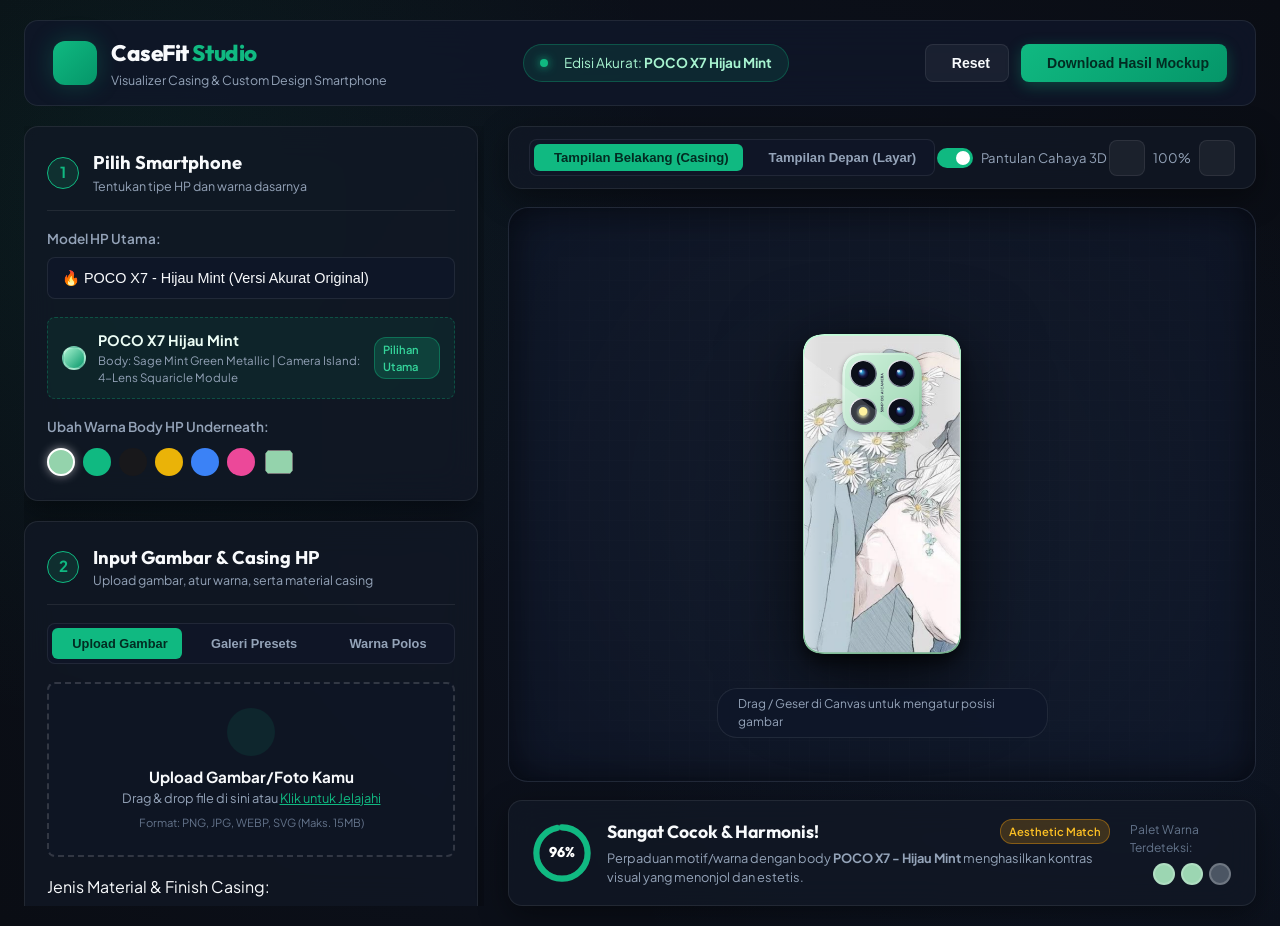
==== index.html @ 74c8e028 "Add SEO metadata, robots.txt, and sitemap.xml for Google Search indexing" ====
<!DOCTYPE html>
<html lang="id">
<head>
    <meta charset="UTF-8">
    <meta name="viewport" content="width=device-width, initial-scale=1.0">
    <title>CaseFit Studio - Simulator Visualisasi Casing HP & Custom Gambar POCO X7</title>
    <meta name="description" content="Simulasi dan uji kecocokan gambar atau warna casing pada HP pilihanmu. Tampil sempurna khusus untuk POCO X7 Hijau Mint dan smartphone impian lainnya.">
    <meta name="keywords" content="Casing POCO X7, Simulator Casing HP, Custom Case Visualizer, POCO X7 Hijau, Desain Casing Smartphone, CaseFit Studio">
    <meta name="author" content="CaseFit Studio">
    <meta name="robots" content="index, follow">

    <!-- Canonical URL -->
    <link rel="canonical" href="https://casefit-studio.vercel.app/">

    <!-- Open Graph / Facebook / WhatsApp Meta Tags -->
    <meta property="og:type" content="website">
    <meta property="og:url" content="https://casefit-studio.vercel.app/">
    <meta property="og:title" content="CaseFit Studio - Simulator Visualisasi Casing HP & Custom Gambar">
    <meta property="og:description" content="Uji kecocokan warna dan desain casing HP sebelum dicetak. Fitur khusus edisi presisi POCO X7 Hijau Mint!">
    <meta property="og:image" content="https://casefit-studio.vercel.app/assets/cyber_pattern.jpg">

    <!-- Twitter Card Meta Tags -->
    <meta name="twitter:card" content="summary_large_image">
    <meta name="twitter:url" content="https://casefit-studio.vercel.app/">
    <meta name="twitter:title" content="CaseFit Studio - Simulator Visualisasi Casing HP & Custom Gambar">
    <meta name="twitter:description" content="Uji kecocokan warna dan desain casing HP sebelum dicetak. Fitur khusus edisi presisi POCO X7 Hijau Mint!">
    <meta name="twitter:image" content="https://casefit-studio.vercel.app/assets/cyber_pattern.jpg">

    <!-- Google Fonts -->
    <link rel="preconnect" href="https://fonts.googleapis.com">
    <link rel="preconnect" href="https://fonts.gstatic.com" crossorigin>
    <link href="https://fonts.googleapis.com/css2?family=Outfit:wght@300;400;500;600;700;800&family=Plus+Jakarta+Sans:wght@400;500;600;700&display=swap" rel="stylesheet">
    
    <!-- Lucide Icons -->
    <script src="https://unpkg.com/lucide@latest"></script>
    
    <link rel="stylesheet" href="styles.css">
</head>
<body>
    <div class="app-container">
        <!-- Top Header Navigation -->
        <header class="main-header">
            <div class="logo-group">
                <div class="logo-icon">
                    <i data-lucide="smartphone"></i>
                </div>
                <div class="logo-text">
                    <h1>CaseFit <span>Studio</span></h1>
                    <p>Visualizer Casing & Custom Design Smartphone</p>
                </div>
            </div>

            <div class="header-featured-badge">
                <span class="pulse-dot"></span>
                <i data-lucide="sparkles" class="icon-sparkle"></i>
                <span>Edisi Akurat: <strong>POCO X7 Hijau Mint</strong></span>
            </div>

            <div class="header-actions">
                <button id="btnResetAll" class="btn btn-outline" title="Reset Semua Desain">
                    <i data-lucide="rotate-ccw"></i> Reset
                </button>
                <button id="btnExport" class="btn btn-primary">
                    <i data-lucide="download"></i> Download Hasil Mockup
                </button>
            </div>
        </header>

        <!-- Main Workspace -->
        <main class="workspace-grid">

            <!-- LEFT CONTROL PANEL (2 MANDATORY CORE SECTIONS) -->
            <aside class="control-panel">
                
                <!-- SECTION 1: PILIH HP (PHONE SELECTION) -->
                <section class="panel-section card-glass" id="sectionPhone">
                    <div class="section-header">
                        <div class="section-badge">1</div>
                        <div>
                            <h2>Pilih Smartphone</h2>
                            <p>Tentukan tipe HP dan warna dasarnya</p>
                        </div>
                    </div>

                    <!-- Phone Models Selector -->
                    <div class="input-group">
                        <label for="selectPhoneModel">Model HP Utama:</label>
                        <div class="custom-select-wrapper">
                            <select id="selectPhoneModel" class="form-control">
                                <option value="poco_x7_green" selected>🔥 POCO X7 - Hijau Mint (Versi Akurat Original)</option>
                                <option value="poco_x7_black">POCO X7 - Hitam Obsidian</option>
                                <option value="poco_f6_yellow">POCO F6 - Kuning Racing Signature</option>
                                <option value="iphone_16_titanium">iPhone 16 Pro Max - Natural Titanium</option>
                                <option value="samsung_s25_gray">Samsung Galaxy S25 Ultra - Titanium Gray</option>
                                <option value="xiaomi_14_green">Xiaomi 14 - Jade Green</option>
                            </select>
                            <i data-lucide="chevron-down" class="select-arrow"></i>
                        </div>
                    </div>

                    <!-- Selected Phone Detail Badge -->
                    <div class="phone-info-card" id="phoneInfoCard">
                        <div class="phone-color-dot" style="background: linear-gradient(135deg, #a7f3d0, #059669);"></div>
                        <div class="phone-info-details">
                            <h4 id="phoneInfoTitle">POCO X7 Hijau Mint</h4>
                            <p id="phoneInfoSub">Body: Sage Mint Green Metallic | Camera Island: 4-Lens Squaricle Module</p>
                        </div>
                        <span class="badge-tag green">Pilihan Utama</span>
                    </div>

                    <!-- Quick Color Variation for Selected Phone Body -->
                    <div class="input-group">
                        <label>Ubah Warna Body HP Underneath:</label>
                        <div class="color-presets-row" id="bodyColorPresets">
                            <button class="color-chip active" data-color="#94d3ac" title="Hijau Mint POCO X7" style="background: #94d3ac;"></button>
                            <button class="color-chip" data-color="#10B981" title="Cyber Green" style="background: #10B981;"></button>
                            <button class="color-chip" data-color="#18181b" title="Hitam Matte" style="background: #18181b;"></button>
                            <button class="color-chip" data-color="#eab308" title="Kuning POCO" style="background: #eab308;"></button>
                            <button class="color-chip" data-color="#3b82f6" title="Biru Electric" style="background: #3b82f6;"></button>
                            <button class="color-chip" data-color="#ec4899" title="Magenta Cyber" style="background: #ec4899;"></button>
                            <input type="color" id="customBodyColor" value="#94d3ac" class="color-picker-input" title="Pilih Warna Custom">
                        </div>
                    </div>
                </section>

                <!-- SECTION 2: INPUT GAMBAR / CASING HP -->
                <section class="panel-section card-glass" id="sectionCaseInput">
                    <div class="section-header">
                        <div class="section-badge">2</div>
                        <div>
                            <h2>Input Gambar & Casing HP</h2>
                            <p>Upload gambar, atur warna, serta material casing</p>
                        </div>
                    </div>

                    <!-- Sub Tab Switches for Case Customization -->
                    <div class="sub-tabs">
                        <button class="tab-btn active" data-tab="tabUpload">
                            <i data-lucide="image"></i> Upload Gambar
                        </button>
                        <button class="tab-btn" data-tab="tabPresets">
                            <i data-lucide="layout-grid"></i> Galeri Presets
                        </button>
                        <button class="tab-btn" data-tab="tabSolidColor">
                            <i data-lucide="palette"></i> Warna Polos
                        </button>
                    </div>

                    <!-- TAB 1: UPLOAD GAMBAR CUSTOM -->
                    <div class="tab-content active" id="tabUpload">
                        <div class="dropzone" id="dropzone">
                            <input type="file" id="fileInput" accept="image/*" class="file-input-hidden">
                            <div class="dropzone-content">
                                <div class="dropzone-icon">
                                    <i data-lucide="upload-cloud"></i>
                                </div>
                                <h3>Upload Gambar/Foto Kamu</h3>
                                <p>Drag & drop file di sini atau <span>Klik untuk Jelajahi</span></p>
                                <span class="file-types">Format: PNG, JPG, WEBP, SVG (Maks. 15MB)</span>
                            </div>
                        </div>

                        <!-- Active Image Preview & Controls -->
                        <div class="image-controls-group hidden" id="imageControlsGroup">
                            <div class="active-image-info">
                                <img id="activeImgThumb" src="" alt="Thumbnail Input">
                                <div class="thumb-details">
                                    <span class="file-name" id="fileNameText">custom-design.png</span>
                                    <span class="file-status" id="fileStatusText">Selesai diunggah</span>
                                </div>
                                <button id="btnRemoveImage" class="btn-icon" title="Hapus Gambar">
                                    <i data-lucide="trash-2"></i>
                                </button>
                            </div>

                            <!-- Image Positioning & Scale Sliders -->
                            <div class="control-grid">
                                <div class="slider-control">
                                    <div class="slider-header">
                                        <label for="sliderScale"><i data-lucide="maximize-2"></i> Ukuran / Zoom</label>
                                        <span id="valScale">100%</span>
                                    </div>
                                    <input type="range" id="sliderScale" min="20" max="300" value="100">
                                </div>

                                <div class="slider-control">
                                    <div class="slider-header">
                                        <label for="sliderRotate"><i data-lucide="rotate-cw"></i> Rotasi Gambar</label>
                                        <span id="valRotate">0°</span>
                                    </div>
                                    <input type="range" id="sliderRotate" min="-180" max="180" value="0">
                                </div>

                                <div class="slider-control">
                                    <div class="slider-header">
                                        <label for="sliderOpacity"><i data-lucide="eye"></i> Transparansi (Opacity)</label>
                                        <span id="valOpacity">100%</span>
                                    </div>
                                    <input type="range" id="sliderOpacity" min="10" max="100" value="100">
                                </div>

                                <div class="slider-control">
                                    <div class="slider-header">
                                        <label for="selectBlend"><i data-lucide="layers"></i> Mode Blend Gambar</label>
                                    </div>
                                    <select id="selectBlend" class="form-control sm">
                                        <option value="normal">Normal (Solid Print)</option>
                                        <option value="multiply">Multiply (Blend ke Body Hijau HP)</option>
                                        <option value="overlay">Overlay (Kontras Tekstur)</option>
                                        <option value="screen">Screen (Efek Glow)</option>
                                    </select>
                                </div>
                            </div>

                            <div class="quick-align-btns">
                                <button id="btnCenterImage" class="btn btn-outline sm">
                                    <i data-lucide="align-center"></i> Posisikan di Tengah
                                </button>
                                <button id="btnFitImage" class="btn btn-outline sm">
                                    <i data-lucide="expand"></i> Penuhi Seluruh Casing
                                </button>
                            </div>
                        </div>
                    </div>

                    <!-- TAB 2: PRESET PATTERNS & DESAIN SAMPLE -->
                    <div class="tab-content" id="tabPresets">
                        <label>Pilih Motif & Wallpaper Eksklusif:</label>
                        <div class="presets-grid">
                            <div class="preset-card active" data-src="assets/cyber_pattern.jpg" data-title="Cyberpunk Neon">
                                <img src="assets/cyber_pattern.jpg" alt="Cyberpunk Pattern">
                                <span>Cyberpunk Neon</span>
                            </div>
                            <div class="preset-card" data-src="assets/wave_pattern.jpg" data-title="Great Wave Art">
                                <img src="assets/wave_pattern.jpg" alt="Wave Pattern">
                                <span>Great Wave Art</span>
                            </div>
                            <div class="preset-card" data-preset-type="carbon" data-title="Carbon Fiber 3D">
                                <div class="preset-pattern-preview carbon-bg"></div>
                                <span>Carbon Fiber 3D</span>
                            </div>
                            <div class="preset-card" data-preset-type="marble" data-title="Aesthetic Gold Marble">
                                <div class="preset-pattern-preview marble-bg"></div>
                                <span>Gold Marble</span>
                            </div>
                            <div class="preset-card" data-preset-type="anime" data-title="Anime Manga Screen">
                                <div class="preset-pattern-preview anime-bg"></div>
                                <span>Manga Lineart</span>
                            </div>
                            <div class="preset-card" data-preset-type="gradient" data-title="Aura Mesh Gradient">
                                <div class="preset-pattern-preview gradient-bg"></div>
                                <span>Aura Mesh</span>
                            </div>
                        </div>
                    </div>

                    <!-- TAB 3: WARNA CASING POLOS (SOLID CASE) -->
                    <div class="tab-content" id="tabSolidColor">
                        <div class="input-group">
                            <label>Pilih Warna Dasar Casing:</label>
                            <div class="color-palette-grid">
                                <button class="color-palette-item" data-case-color="#000000" style="background:#000000;">Hitam Matte</button>
                                <button class="color-palette-item" data-case-color="#ffffff" style="background:#ffffff; color:#000;">Putih Soft</button>
                                <button class="color-palette-item" data-case-color="#94d3ac" style="background:#94d3ac; color:#000;">Mint Green</button>
                                <button class="color-palette-item" data-case-color="#3b82f6" style="background:#3b82f6;">Electric Blue</button>
                                <button class="color-palette-item" data-case-color="#8b5cf6" style="background:#8b5cf6;">Deep Purple</button>
                                <button class="color-palette-item" data-case-color="#f43f5e" style="background:#f43f5e;">Crimson Red</button>
                                <button class="color-palette-item" data-case-color="#f59e0b" style="background:#f59e0b;">Amber Yellow</button>
                                <button class="color-palette-item" data-case-color="#64748b" style="background:#64748b;">Slate Gray</button>
                            </div>
                            <div class="custom-color-picker-box">
                                <label for="customCaseColor">Warna Custom Kustomisasi:</label>
                                <div class="picker-input-group">
                                    <input type="color" id="customCaseColor" value="#94d3ac">
                                    <input type="text" id="customCaseColorHex" value="#94D3AC" class="form-control hex-input">
                                </div>
                            </div>
                        </div>
                    </div>

                    <!-- MATERIAL & TEXTURE FINISH SIMULATION -->
                    <div class="material-selection-group">
                        <label><i data-lucide="sparkle"></i> Jenis Material & Finish Casing:</label>
                        <div class="material-options">
                            <label class="material-chip active">
                                <input type="radio" name="material" value="clear" checked>
                                <span class="chip-content">
                                    <i data-lucide="shield"></i>
                                    <strong>Clear TPU (Transparan)</strong>
                                    <small>Menampilkan warna dasar POCO X7 Hijau Mint</small>
                                </span>
                            </label>

                            <label class="material-chip">
                                <input type="radio" name="material" value="matte">
                                <span class="chip-content">
                                    <i data-lucide="square"></i>
                                    <strong>Matte Hardcase</strong>
                                    <small>Permukaan halus tanpa pantulan</small>
                                </span>
                            </label>

                            <label class="material-chip">
                                <input type="radio" name="material" value="glossy">
                                <span class="chip-content">
                                    <i data-lucide="sun"></i>
                                    <strong>Tempered Glass (Glossy)</strong>
                                    <small>Efek kilau kaca premium & elegan</small>
                                </span>
                            </label>
                        </div>
                    </div>

                    <!-- CUSTOM TEXT OVERLAY -->
                    <div class="custom-text-accordion">
                        <div class="accordion-header" id="toggleTextAccordion">
                            <div class="acc-title">
                                <i data-lucide="type"></i>
                                <span>Tambah Teks / Nama di Casing</span>
                            </div>
                            <i data-lucide="chevron-down" class="acc-icon"></i>
                        </div>
                        <div class="accordion-content hidden" id="textAccordionContent">
                            <div class="input-group">
                                <input type="text" id="inputCustomText" placeholder="Contoh: ALVIN / POCO USER" class="form-control">
                            </div>
                            <div class="control-grid-sm">
                                <div>
                                    <label>Font:</label>
                                    <select id="selectTextFont" class="form-control sm">
                                        <option value="Outfit">Outfit Bold</option>
                                        <option value="Plus Jakarta Sans">Jakarta Sans</option>
                                        <option value="Impact">Impact Cyber</option>
                                        <option value="Courier New">Monospace Code</option>
                                    </select>
                                </div>
                                <div>
                                    <label>Warna Teks:</label>
                                    <input type="color" id="colorText" value="#ffffff" class="color-picker-input">
                                </div>
                            </div>
                        </div>
                    </div>

                </section>
            </aside>

            <!-- RIGHT INTERACTIVE PREVIEW CANVAS & ANALYTICS -->
            <section class="preview-stage">
                
                <!-- Stage Toolbar & View Options -->
                <div class="stage-toolbar card-glass">
                    <div class="view-toggle-group">
                        <button class="view-btn active" id="btnViewBack" data-view="back">
                            <i data-lucide="smartphone"></i> Tampilan Belakang (Casing)
                        </button>
                        <button class="view-btn" id="btnViewFront" data-view="front">
                            <i data-lucide="smartphone-charging"></i> Tampilan Depan (Layar)
                        </button>
                    </div>

                    <div class="lighting-toggle">
                        <label class="toggle-switch">
                            <input type="checkbox" id="chkGlassReflection" checked>
                            <span class="slider-round"></span>
                        </label>
                        <span><i data-lucide="sparkles"></i> Pantulan Cahaya 3D</span>
                    </div>

                    <div class="zoom-controls">
                        <button id="btnZoomOut" class="btn-icon sm" title="Zoom Out"><i data-lucide="zoom-out"></i></button>
                        <span id="canvasZoomVal">100%</span>
                        <button id="btnZoomIn" class="btn-icon sm" title="Zoom In"><i data-lucide="zoom-in"></i></button>
                    </div>
                </div>

                <!-- Canvas Visualizer Container -->
                <div class="canvas-viewport" id="canvasViewport">
                    <div class="canvas-wrapper" id="canvasWrapper">
                        <canvas id="phoneCanvas" width="700" height="1100"></canvas>
                        
                        <!-- Interactive Canvas Overlay Drag Hint -->
                        <div class="canvas-drag-hint" id="canvasDragHint">
                            <i data-lucide="move"></i> Drag / Geser di Canvas untuk mengatur posisi gambar
                        </div>
                    </div>
                </div>

                <!-- BOTTOM STATS & COLOR COMPATIBILITY SCORE CARD -->
                <div class="compatibility-card card-glass">
                    <div class="score-header">
                        <div class="score-ring">
                            <svg viewBox="0 0 36 36" class="circular-chart green">
                                <path class="circle-bg" d="M18 2.0845 a 15.9155 15.9155 0 0 1 0 31.831 a 15.9155 15.9155 0 0 1 0 -31.831" />
                                <path class="circle" id="scoreCircle" stroke-dasharray="96, 100" d="M18 2.0845 a 15.9155 15.9155 0 0 1 0 31.831 a 15.9155 15.9155 0 0 1 0 -31.831" />
                                <text x="18" y="20.35" class="percentage" id="scoreText">96%</text>
                            </svg>
                        </div>
                        <div class="score-info">
                            <div class="score-title-row">
                                <h3 id="scoreStatusTitle">Sangat Cocok & Harmonis!</h3>
                                <span class="badge-tag glow" id="scoreBadge">Aesthetic Match</span>
                            </div>
                            <p id="scoreDescription">
                                Perpaduan gambar dengan body <strong>POCO X7 Hijau Mint</strong> menghasilkan kontras visual yang menonjol dan estetis.
                            </p>
                        </div>
                    </div>

                    <div class="color-palette-breakdown">
                        <span>Palet Warna Terdeteksi:</span>
                        <div class="detected-colors" id="detectedColorsList">
                            <div class="detected-color-swatch" style="background:#94d3ac;" title="POCO Mint Green Base"></div>
                            <div class="detected-color-swatch" style="background:#a7f3d0;" title="Squaricle Camera Island"></div>
                            <div class="detected-color-swatch" style="background:#111827;" title="Lens Ring Accent"></div>
                        </div>
                    </div>
                </div>

            </section>

        </main>
    </div>

    <!-- Export Modal -->
    <div class="modal-overlay hidden" id="exportModal">
        <div class="modal-card card-glass">
            <div class="modal-header">
                <h3><i data-lucide="check-circle-2" class="icon-success"></i> Visualisasi Casing Selesai!</h3>
                <button class="btn-icon" id="btnCloseModal"><i data-lucide="x"></i></button>
            </div>
            <div class="modal-body">
                <div class="export-preview-container">
                    <img id="exportImgResult" src="" alt="Mockup Casing HP Final">
                </div>
                <div class="export-specs">
                    <h4>Spesifikasi Kustomisasi:</h4>
                    <ul>
                        <li><strong>Model Smartphone:</strong> <span id="expPhoneModel">POCO X7 Hijau Mint</span></li>
                        <li><strong>Tipe Casing & Material:</strong> <span id="expMaterial">Clear TPU (Transparan)</span></li>
                        <li><strong>Tingkat Kecocokan Warna:</strong> <span id="expScore">96% Harmonis</span></li>
                    </ul>
                </div>
            </div>
            <div class="modal-footer">
                <button class="btn btn-outline" id="btnModalClose">Tutup</button>
                <a id="btnDownloadLink" href="#" download="casing-poco-x7-custom.png" class="btn btn-primary">
                    <i data-lucide="download"></i> Simpan Gambar High-Res (PNG)
                </a>
            </div>
        </div>
    </div>

    <script src="app.js"></script>
    <script>
        lucide.createIcons();
    </script>
</body>
</html>
---- styles.css ----
/* ==========================================================================
   CaseFit Studio - Main Stylesheet
   Modern Glassmorphic Dark UI & Responsive Interactive Layout
   ========================================================================== */

:root {
    /* Color Tokens */
    --bg-dark: #0a0d14;
    --bg-card: rgba(18, 24, 38, 0.75);
    --bg-card-hover: rgba(28, 36, 56, 0.85);
    --border-color: rgba(255, 255, 255, 0.08);
    --border-color-active: #10b981;
    
    /* POCO Cyber Green Brand Palette */
    --poco-green: #10b981;
    --poco-green-glow: rgba(16, 185, 129, 0.35);
    --poco-green-dark: #059669;
    --poco-yellow: #f59e0b;
    
    /* Neutral Text */
    --text-primary: #f8fafc;
    --text-secondary: #94a3b8;
    --text-muted: #64748b;
    
    /* UI Dimensions */
    --radius-sm: 8px;
    --radius-md: 14px;
    --radius-lg: 20px;
    --radius-xl: 28px;
    
    /* Transitions & Shadows */
    --transition-fast: 0.2s cubic-bezier(0.4, 0, 0.2, 1);
    --transition-smooth: 0.35s cubic-bezier(0.16, 1, 0.3, 1);
    --shadow-glow: 0 0 25px rgba(16, 185, 129, 0.25);
    --shadow-card: 0 10px 30px rgba(0, 0, 0, 0.4);
}

/* Reset & Box Sizing */
*, *::before, *::after {
    box-sizing: border-box;
    margin: 0;
    padding: 0;
}

body {
    font-family: 'Plus Jakarta Sans', -apple-system, BlinkMacSystemFont, sans-serif;
    background-color: var(--bg-dark);
    background-image: 
        radial-gradient(circle at 10% 20%, rgba(16, 185, 129, 0.08) 0%, transparent 40%),
        radial-gradient(circle at 90% 80%, rgba(59, 130, 246, 0.06) 0%, transparent 40%),
        radial-gradient(circle at 50% 50%, rgba(15, 23, 42, 0.5) 0%, transparent 100%);
    color: var(--text-primary);
    min-height: 100vh;
    line-height: 1.5;
    overflow-x: hidden;
}

/* Glassmorphism Card Utility */
.card-glass {
    background: var(--bg-card);
    backdrop-filter: blur(16px);
    -webkit-backdrop-filter: blur(16px);
    border: 1px solid var(--border-color);
    border-radius: var(--radius-md);
    box-shadow: var(--shadow-card);
}

/* App Container */
.app-container {
    max-width: 1440px;
    margin: 0 auto;
    padding: 20px 24px;
    display: flex;
    flex-direction: column;
    gap: 20px;
    min-height: 100vh;
}

/* Header Component */
.main-header {
    display: flex;
    align-items: center;
    justify-content: space-between;
    padding: 16px 28px;
    background: rgba(15, 23, 42, 0.8);
    backdrop-filter: blur(20px);
    border: 1px solid var(--border-color);
    border-radius: var(--radius-md);
    position: sticky;
    top: 10px;
    z-index: 100;
}

.logo-group {
    display: flex;
    align-items: center;
    gap: 14px;
}

.logo-icon {
    width: 44px;
    height: 44px;
    background: linear-gradient(135deg, var(--poco-green), var(--poco-green-dark));
    border-radius: 12px;
    display: flex;
    align-items: center;
    justify-content: center;
    color: #fff;
    box-shadow: var(--shadow-glow);
}

.logo-text h1 {
    font-family: 'Outfit', sans-serif;
    font-size: 1.4rem;
    font-weight: 800;
    letter-spacing: -0.02em;
    color: var(--text-primary);
}

.logo-text h1 span {
    color: var(--poco-green);
}

.logo-text p {
    font-size: 0.78rem;
    color: var(--text-secondary);
}

/* Featured POCO X7 Badge */
.header-featured-badge {
    display: flex;
    align-items: center;
    gap: 8px;
    background: rgba(16, 185, 129, 0.12);
    border: 1px solid rgba(16, 185, 129, 0.3);
    padding: 8px 16px;
    border-radius: 30px;
    font-size: 0.85rem;
    color: #a7f3d0;
}

.pulse-dot {
    width: 8px;
    height: 8px;
    background-color: var(--poco-green);
    border-radius: 50%;
    box-shadow: 0 0 10px var(--poco-green);
    animation: pulse 1.8s infinite;
}

@keyframes pulse {
    0% { transform: scale(0.95); box-shadow: 0 0 0 0 rgba(16, 185, 129, 0.7); }
    70% { transform: scale(1.1); box-shadow: 0 0 0 10px rgba(16, 185, 129, 0); }
    100% { transform: scale(0.95); box-shadow: 0 0 0 0 rgba(16, 185, 129, 0); }
}

.header-actions {
    display: flex;
    gap: 12px;
}

/* Buttons */
.btn {
    display: inline-flex;
    align-items: center;
    gap: 8px;
    padding: 10px 18px;
    border-radius: var(--radius-sm);
    font-size: 0.88rem;
    font-weight: 600;
    cursor: pointer;
    transition: var(--transition-fast);
    border: none;
    text-decoration: none;
}

.btn-primary {
    background: linear-gradient(135deg, var(--poco-green), var(--poco-green-dark));
    color: #022c22;
    box-shadow: 0 4px 15px rgba(16, 185, 129, 0.3);
}

.btn-primary:hover {
    transform: translateY(-2px);
    box-shadow: 0 6px 20px rgba(16, 185, 129, 0.45);
    background: linear-gradient(135deg, #34d399, var(--poco-green));
}

.btn-outline {
    background: rgba(255, 255, 255, 0.05);
    color: var(--text-primary);
    border: 1px solid var(--border-color);
}

.btn-outline:hover {
    background: rgba(255, 255, 255, 0.1);
    border-color: rgba(255, 255, 255, 0.2);
}

.btn-icon {
    width: 36px;
    height: 36px;
    border-radius: 8px;
    border: 1px solid var(--border-color);
    background: rgba(255, 255, 255, 0.05);
    color: var(--text-primary);
    display: inline-flex;
    align-items: center;
    justify-content: center;
    cursor: pointer;
    transition: var(--transition-fast);
}

.btn-icon:hover {
    background: rgba(255, 255, 255, 0.15);
    color: #fff;
}

.btn.sm {
    padding: 6px 12px;
    font-size: 0.8rem;
}

/* Workspace Grid (Split View Layout) */
.workspace-grid {
    display: grid;
    grid-template-columns: 460px 1fr;
    gap: 24px;
    flex: 1;
}

/* Control Panel (Left Column) */
.control-panel {
    display: flex;
    flex-direction: column;
    gap: 20px;
    max-height: calc(100vh - 120px);
    overflow-y: auto;
    padding-right: 6px;
}

/* Custom Scrollbar for panel */
.control-panel::-webkit-scrollbar {
    width: 6px;
}
.control-panel::-webkit-scrollbar-track {
    background: transparent;
}
.control-panel::-webkit-scrollbar-thumb {
    background: rgba(255, 255, 255, 0.15);
    border-radius: 10px;
}
.control-panel::-webkit-scrollbar-thumb:hover {
    background: var(--poco-green);
}

/* Section Container */
.panel-section {
    padding: 22px;
    display: flex;
    flex-direction: column;
    gap: 18px;
}

.section-header {
    display: flex;
    align-items: center;
    gap: 14px;
    border-bottom: 1px solid var(--border-color);
    padding-bottom: 14px;
}

.section-badge {
    width: 32px;
    height: 32px;
    background: rgba(16, 185, 129, 0.15);
    border: 1px solid var(--poco-green);
    color: var(--poco-green);
    border-radius: 50%;
    display: flex;
    align-items: center;
    justify-content: center;
    font-weight: 700;
    font-size: 0.95rem;
}

.section-header h2 {
    font-family: 'Outfit', sans-serif;
    font-size: 1.15rem;
    font-weight: 700;
}

.section-header p {
    font-size: 0.78rem;
    color: var(--text-secondary);
}

/* Input Form Controls */
.input-group {
    display: flex;
    flex-direction: column;
    gap: 8px;
}

.input-group label {
    font-size: 0.85rem;
    font-weight: 600;
    color: var(--text-secondary);
    display: flex;
    align-items: center;
    gap: 6px;
}

.form-control {
    width: 100%;
    padding: 12px 14px;
    background: rgba(15, 23, 42, 0.8);
    border: 1px solid var(--border-color);
    border-radius: var(--radius-sm);
    color: var(--text-primary);
    font-size: 0.9rem;
    outline: none;
    transition: var(--transition-fast);
}

.form-control:focus {
    border-color: var(--poco-green);
    box-shadow: 0 0 12px var(--poco-green-glow);
}

.custom-select-wrapper {
    position: relative;
}

.custom-select-wrapper select {
    appearance: none;
    cursor: pointer;
    padding-right: 36px;
}

.select-arrow {
    position: absolute;
    right: 12px;
    top: 50%;
    transform: translateY(-50%);
    pointer-events: none;
    color: var(--text-secondary);
    width: 18px;
    height: 18px;
}

/* Phone Info Card */
.phone-info-card {
    display: flex;
    align-items: center;
    gap: 12px;
    padding: 12px 14px;
    background: rgba(16, 185, 129, 0.08);
    border: 1px dashed rgba(16, 185, 129, 0.3);
    border-radius: var(--radius-sm);
}

.phone-color-dot {
    width: 24px;
    height: 24px;
    border-radius: 50%;
    border: 2px solid rgba(255, 255, 255, 0.3);
    flex-shrink: 0;
}

.phone-info-details h4 {
    font-size: 0.9rem;
    font-weight: 700;
    color: #ecfdf5;
}

.phone-info-details p {
    font-size: 0.72rem;
    color: var(--text-secondary);
}

.badge-tag {
    font-size: 0.7rem;
    padding: 3px 8px;
    border-radius: 12px;
    font-weight: 600;
    margin-left: auto;
}

.badge-tag.green {
    background: rgba(16, 185, 129, 0.2);
    color: #34d399;
    border: 1px solid rgba(16, 185, 129, 0.4);
}

.badge-tag.glow {
    background: rgba(245, 158, 11, 0.2);
    color: #fbbf24;
    border: 1px solid rgba(245, 158, 11, 0.4);
}

/* Color Presets Row */
.color-presets-row {
    display: flex;
    align-items: center;
    gap: 8px;
    flex-wrap: wrap;
}

.color-chip {
    width: 28px;
    height: 28px;
    border-radius: 50%;
    border: 2px solid transparent;
    cursor: pointer;
    transition: var(--transition-fast);
}

.color-chip:hover {
    transform: scale(1.15);
}

.color-chip.active {
    border-color: #fff;
    box-shadow: 0 0 10px rgba(255, 255, 255, 0.5);
}

.color-picker-input {
    width: 32px;
    height: 32px;
    border: none;
    border-radius: 50%;
    cursor: pointer;
    background: transparent;
}

/* Sub Tab Switches */
.sub-tabs {
    display: flex;
    background: rgba(15, 23, 42, 0.6);
    border: 1px solid var(--border-color);
    padding: 4px;
    border-radius: var(--radius-sm);
    gap: 4px;
}

.tab-btn {
    flex: 1;
    display: flex;
    align-items: center;
    justify-content: center;
    gap: 6px;
    padding: 8px 10px;
    background: transparent;
    border: none;
    color: var(--text-secondary);
    font-size: 0.8rem;
    font-weight: 600;
    border-radius: 6px;
    cursor: pointer;
    transition: var(--transition-fast);
}

.tab-btn:hover {
    color: var(--text-primary);
}

.tab-btn.active {
    background: var(--poco-green);
    color: #022c22;
}

.tab-content {
    display: none;
}

.tab-content.active {
    display: flex;
    flex-direction: column;
    gap: 14px;
}

/* Dropzone (Image Upload) */
.dropzone {
    border: 2px dashed rgba(255, 255, 255, 0.15);
    border-radius: var(--radius-sm);
    padding: 24px 16px;
    text-align: center;
    background: rgba(15, 23, 42, 0.4);
    cursor: pointer;
    transition: var(--transition-fast);
    position: relative;
}

.dropzone:hover, .dropzone.dragover {
    border-color: var(--poco-green);
    background: rgba(16, 185, 129, 0.05);
}

.file-input-hidden {
    position: absolute;
    top: 0;
    left: 0;
    width: 100%;
    height: 100%;
    opacity: 0;
    cursor: pointer;
}

.dropzone-icon {
    width: 48px;
    height: 48px;
    background: rgba(16, 185, 129, 0.1);
    color: var(--poco-green);
    border-radius: 50%;
    display: flex;
    align-items: center;
    justify-content: center;
    margin: 0 auto 10px auto;
}

.dropzone-content h3 {
    font-size: 0.95rem;
    font-weight: 700;
}

.dropzone-content p {
    font-size: 0.8rem;
    color: var(--text-secondary);

}

.dropzone-content p span {
    color: var(--poco-green);
    text-decoration: underline;
}

.file-types {
    font-size: 0.7rem;
    color: var(--text-muted);
    display: block;
    margin-top: 6px;
}

/* Image Controls Group */
.image-controls-group {
    display: flex;
    flex-direction: column;
    gap: 14px;
    background: rgba(15, 23, 42, 0.5);
    border: 1px solid var(--border-color);
    padding: 14px;
    border-radius: var(--radius-sm);
}

.image-controls-group.hidden {
    display: none;
}

.active-image-info {
    display: flex;
    align-items: center;
    gap: 12px;
}

.active-image-info img {
    width: 44px;
    height: 44px;
    object-fit: cover;
    border-radius: 6px;
    border: 1px solid var(--border-color);
}

.thumb-details {
    display: flex;
    flex-direction: column;
    flex: 1;
    overflow: hidden;
}

.file-name {
    font-size: 0.82rem;
    font-weight: 600;
    white-space: nowrap;
    overflow: hidden;
    text-overflow: ellipsis;
}

.file-status {
    font-size: 0.72rem;
    color: var(--poco-green);
}

/* Range Sliders */
.slider-control {
    display: flex;
    flex-direction: column;
    gap: 6px;
}

.slider-header {
    display: flex;
    justify-content: space-between;
    font-size: 0.8rem;
    color: var(--text-secondary);
}

.slider-header span {
    color: var(--poco-green);
    font-weight: 600;
}

input[type="range"] {
    appearance: none;
    width: 100%;
    height: 6px;
    border-radius: 4px;
    background: rgba(255, 255, 255, 0.15);
    outline: none;
}

input[type="range"]::-webkit-slider-thumb {
    appearance: none;
    width: 16px;
    height: 16px;
    border-radius: 50%;
    background: var(--poco-green);
    cursor: pointer;
    box-shadow: 0 0 8px var(--poco-green-glow);
    transition: var(--transition-fast);
}

input[type="range"]::-webkit-slider-thumb:hover {
    transform: scale(1.2);
}

.quick-align-btns {
    display: flex;
    gap: 8px;
}

.quick-align-btns button {
    flex: 1;
}

/* Presets Gallery Grid */
.presets-grid {
    display: grid;
    grid-template-columns: repeat(3, 1fr);
    gap: 10px;
}

.preset-card {
    display: flex;
    flex-direction: column;
    align-items: center;
    gap: 6px;
    padding: 8px;
    background: rgba(15, 23, 42, 0.6);
    border: 1px solid var(--border-color);
    border-radius: var(--radius-sm);
    cursor: pointer;
    transition: var(--transition-fast);
}

.preset-card:hover {
    border-color: var(--poco-green);
    transform: translateY(-2px);
}

.preset-card.active {
    border-color: var(--poco-green);
    background: rgba(16, 185, 129, 0.12);
}

.preset-card img, .preset-pattern-preview {
    width: 100%;
    height: 70px;
    border-radius: 6px;
    object-fit: cover;
}

.preset-card span {
    font-size: 0.72rem;
    font-weight: 600;
    text-align: center;
}

/* CSS Pattern Generators for Presets */
.carbon-bg {
    background: 
        radial-gradient(black 15%, transparent 16%) 0 0,
        radial-gradient(black 15%, transparent 16%) 8px 8px,
        radial-gradient(rgba(255,255,255,.1) 15%, transparent 20%) 0 1px,
        radial-gradient(rgba(255,255,255,.1) 15%, transparent 20%) 8px 9px;
    background-color:#282828;
    background-size:16px 16px;
}

.marble-bg {
    background: linear-gradient(135deg, #fef08a 0%, #d97706 50%, #78350f 100%);
}

.anime-bg {
    background: repeating-linear-gradient(45deg, #1e293b, #1e293b 10px, #0f172a 10px, #0f172a 20px);
}

.gradient-bg {
    background: linear-gradient(135deg, #06b6d4, #3b82f6, #8b5cf6, #ec4899);
}

/* Solid Color Palette */
.color-palette-grid {
    display: grid;
    grid-template-columns: repeat(4, 1fr);
    gap: 8px;
}

.color-palette-item {
    padding: 10px 4px;
    border-radius: 6px;
    border: 1px solid var(--border-color);
    color: #fff;
    font-size: 0.72rem;
    font-weight: 600;
    cursor: pointer;
    text-align: center;
    transition: var(--transition-fast);
}

.color-palette-item:hover {
    transform: scale(1.05);
}

.custom-color-picker-box {
    margin-top: 10px;
    display: flex;
    flex-direction: column;
    gap: 6px;
}

.picker-input-group {
    display: flex;
    align-items: center;
    gap: 10px;
}

.hex-input {
    font-family: monospace;
    text-transform: uppercase;
}

/* Material & Finish Selection */
.material-selection-group {
    display: flex;
    flex-direction: column;
    gap: 10px;
}

.material-options {
    display: flex;
    flex-direction: column;
    gap: 8px;
}

.material-chip {
    cursor: pointer;
}

.material-chip input {
    display: none;
}

.chip-content {
    display: flex;
    flex-direction: column;
    padding: 10px 14px;
    background: rgba(15, 23, 42, 0.6);
    border: 1px solid var(--border-color);
    border-radius: var(--radius-sm);
    transition: var(--transition-fast);
    position: relative;
    padding-left: 42px;
}

.chip-content i {
    position: absolute;
    left: 14px;
    top: 14px;
    width: 18px;
    height: 18px;
    color: var(--text-secondary);
}

.chip-content strong {
    font-size: 0.85rem;
}

.chip-content small {
    font-size: 0.72rem;
    color: var(--text-secondary);
}

.material-chip input:checked + .chip-content {
    border-color: var(--poco-green);
    background: rgba(16, 185, 129, 0.12);
}

.material-chip input:checked + .chip-content i {
    color: var(--poco-green);
}

/* Text Accordion */
.custom-text-accordion {
    border: 1px solid var(--border-color);
    border-radius: var(--radius-sm);
    overflow: hidden;
    background: rgba(15, 23, 42, 0.4);
}

.accordion-header {
    display: flex;
    align-items: center;
    justify-content: space-between;
    padding: 12px 14px;
    cursor: pointer;
    background: rgba(15, 23, 42, 0.7);
}

.acc-title {
    display: flex;
    align-items: center;
    gap: 8px;
    font-size: 0.85rem;
    font-weight: 600;
}

.accordion-content {
    padding: 14px;
    display: flex;
    flex-direction: column;
    gap: 10px;
    border-top: 1px solid var(--border-color);
}

.accordion-content.hidden {
    display: none;
}

.control-grid-sm {
    display: grid;
    grid-template-columns: 1fr 1fr;
    gap: 10px;
}

/* Stage Preview Area (Right Column) */
.preview-stage {
    display: flex;
    flex-direction: column;
    gap: 18px;
}

.stage-toolbar {
    display: flex;
    align-items: center;
    justify-content: space-between;
    padding: 12px 20px;
}

.view-toggle-group {
    display: flex;
    gap: 6px;
    background: rgba(15, 23, 42, 0.6);
    padding: 4px;
    border-radius: var(--radius-sm);
    border: 1px solid var(--border-color);
}

.view-btn {
    display: flex;
    align-items: center;
    gap: 6px;
    padding: 6px 14px;
    border: none;
    background: transparent;
    color: var(--text-secondary);
    font-size: 0.82rem;
    font-weight: 600;
    border-radius: 6px;
    cursor: pointer;
    transition: var(--transition-fast);
}

.view-btn.active {
    background: var(--poco-green);
    color: #022c22;
}

.lighting-toggle {
    display: flex;
    align-items: center;
    gap: 8px;
    font-size: 0.82rem;
    color: var(--text-secondary);
}

.toggle-switch {
    position: relative;
    display: inline-block;
    width: 36px;
    height: 20px;
}

.toggle-switch input {
    opacity: 0;
    width: 0;
    height: 0;
}

.slider-round {
    position: absolute;
    cursor: pointer;
    top: 0; left: 0; right: 0; bottom: 0;
    background-color: rgba(255, 255, 255, 0.2);
    transition: .4s;
    border-radius: 20px;
}

.slider-round:before {
    position: absolute;
    content: "";
    height: 14px;
    width: 14px;
    left: 3px;
    bottom: 3px;
    background-color: white;
    transition: .4s;
    border-radius: 50%;
}

input:checked + .slider-round {
    background-color: var(--poco-green);
}

input:checked + .slider-round:before {
    transform: translateX(16px);
}

.zoom-controls {
    display: flex;
    align-items: center;
    gap: 8px;
    font-size: 0.82rem;
    color: var(--text-secondary);
}

/* Canvas Viewport */
.canvas-viewport {
    flex: 1;
    min-height: 540px;
    background: 
        radial-gradient(circle at 50% 50%, rgba(30, 41, 59, 0.4) 0%, rgba(15, 23, 42, 0.8) 100%),
        repeating-linear-gradient(0deg, rgba(255,255,255,0.02) 0px, rgba(255,255,255,0.02) 1px, transparent 1px, transparent 20px),
        repeating-linear-gradient(90deg, rgba(255,255,255,0.02) 0px, rgba(255,255,255,0.02) 1px, transparent 1px, transparent 20px);
    border: 1px solid var(--border-color);
    border-radius: var(--radius-lg);
    display: flex;
    align-items: center;
    justify-content: center;
    position: relative;
    overflow: hidden;
    box-shadow: inset 0 0 40px rgba(0, 0, 0, 0.6);
}

.canvas-wrapper {
    position: relative;
    display: flex;
    align-items: center;
    justify-content: center;
    transition: transform 0.1s ease-out;
    cursor: grab;
}

.canvas-wrapper:active {
    cursor: grabbing;
}

canvas#phoneCanvas {
    max-width: 100%;
    max-height: 520px;
    object-fit: contain;
    filter: drop-shadow(0 20px 40px rgba(0, 0, 0, 0.7));
}

.canvas-drag-hint {
    position: absolute;
    bottom: 16px;
    background: rgba(15, 23, 42, 0.85);
    border: 1px solid var(--border-color);
    padding: 6px 14px;
    border-radius: 20px;
    font-size: 0.75rem;
    color: var(--text-secondary);
    display: flex;
    align-items: center;
    gap: 6px;
    pointer-events: none;
    backdrop-filter: blur(10px);
    transition: opacity 0.3s;
}

/* Compatibility Score Card (Bottom) */
.compatibility-card {
    padding: 18px 24px;
    display: flex;
    align-items: center;
    justify-content: space-between;
    gap: 20px;
}

.score-header {
    display: flex;
    align-items: center;
    gap: 16px;
}

.score-ring {
    width: 58px;
    height: 58px;
    flex-shrink: 0;
}

.circular-chart {
    display: block;
    max-width: 100%;
    max-height: 100%;
}

.circle-bg {
    fill: none;
    stroke: rgba(255, 255, 255, 0.1);
    stroke-width: 3.8;
}

.circle {
    fill: none;
    stroke-width: 3.8;
    stroke-linecap: round;
    stroke: var(--poco-green);
    transition: stroke-dasharray 0.8s ease;
}

.percentage {
    fill: #fff;
    font-family: 'Outfit', sans-serif;
    font-weight: 800;
    font-size: 0.55rem;
    text-anchor: middle;
}

.score-info {
    display: flex;
    flex-direction: column;
    gap: 4px;
}

.score-title-row {
    display: flex;
    align-items: center;
    gap: 10px;
}

.score-title-row h3 {
    font-family: 'Outfit', sans-serif;
    font-size: 1.1rem;
    font-weight: 700;
}

.score-info p {
    font-size: 0.8rem;
    color: var(--text-secondary);
}

.color-palette-breakdown {
    display: flex;
    flex-direction: column;
    gap: 6px;
    align-items: flex-end;
}

.color-palette-breakdown span {
    font-size: 0.75rem;
    color: var(--text-muted);
}

.detected-colors {
    display: flex;
    gap: 6px;
}

.detected-color-swatch {
    width: 22px;
    height: 22px;
    border-radius: 50%;
    border: 2px solid rgba(255, 255, 255, 0.2);
}

/* Modal Popup */
.modal-overlay {
    position: fixed;
    top: 0; left: 0; right: 0; bottom: 0;
    background: rgba(0, 0, 0, 0.8);
    backdrop-filter: blur(12px);
    display: flex;
    align-items: center;
    justify-content: center;
    z-index: 1000;
    opacity: 1;
    transition: opacity 0.3s ease;
}

.modal-overlay.hidden {
    opacity: 0;
    pointer-events: none;
}

.modal-card {
    width: 90%;
    max-width: 600px;
    padding: 24px;
    display: flex;
    flex-direction: column;
    gap: 16px;
}

.modal-header {
    display: flex;
    align-items: center;
    justify-content: space-between;
}

.icon-success {
    color: var(--poco-green);
}

.modal-body {
    display: flex;
    flex-direction: column;
    gap: 16px;
}

.export-preview-container {
    background: rgba(0, 0, 0, 0.5);
    border-radius: var(--radius-sm);
    padding: 12px;
    display: flex;
    justify-content: center;
}

.export-preview-container img {
    max-height: 300px;
    object-fit: contain;
    border-radius: 8px;
}

.export-specs h4 {
    font-size: 0.9rem;
    margin-bottom: 8px;
}

.export-specs ul {
    list-style: none;
    display: flex;
    flex-direction: column;
    gap: 6px;
    font-size: 0.82rem;
    color: var(--text-secondary);
}

.modal-footer {
    display: flex;
    justify-content: flex-end;
    gap: 12px;
}

/* Responsive Breakpoints */
@media (max-width: 1024px) {
    .workspace-grid {
        grid-template-columns: 1fr;
    }
    .control-panel {
        max-height: none;
    }
}
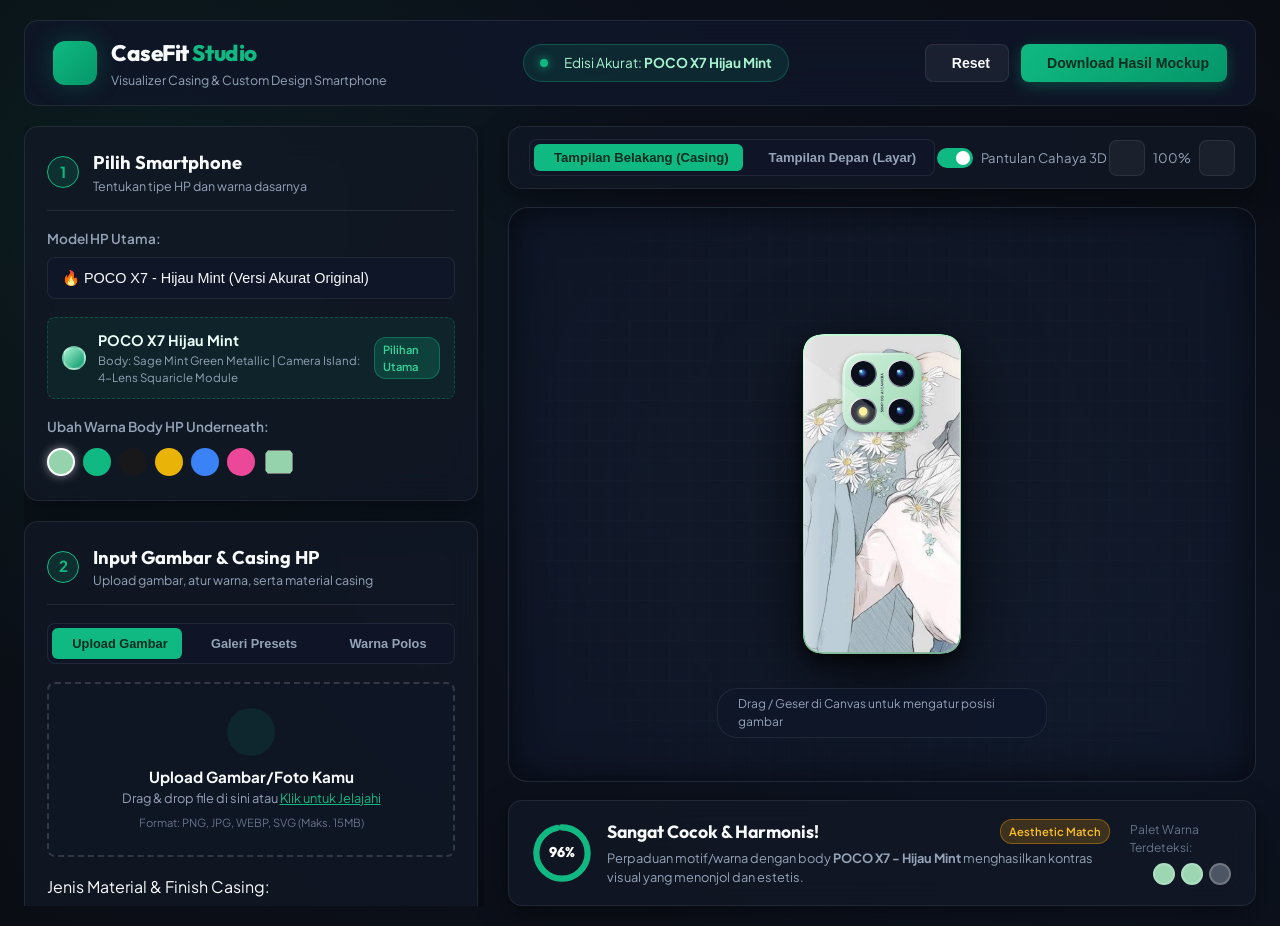
==== commit ca370b18: "Fix all URLs to correct Vercel domain: case-fit-studio.vercel.app" ====
--- a/index.html
+++ b/index.html
@@ -9,22 +9,24 @@
     <meta name="author" content="CaseFit Studio">
     <meta name="robots" content="index, follow">
 
+    <!-- Google Search Console Verification Tag -->
+    <meta name="google-site-verification" content="IKzCwnaFGAx8QHHQbtuDigSNxZkF5ZCQAjRNy66_MfY" />
     <!-- Canonical URL -->
-    <link rel="canonical" href="https://casefit-studio.vercel.app/">
+    <link rel="canonical" href="https://case-fit-studio.vercel.app/">
 
     <!-- Open Graph / Facebook / WhatsApp Meta Tags -->
     <meta property="og:type" content="website">
-    <meta property="og:url" content="https://casefit-studio.vercel.app/">
+    <meta property="og:url" content="https://case-fit-studio.vercel.app/">
     <meta property="og:title" content="CaseFit Studio - Simulator Visualisasi Casing HP & Custom Gambar">
     <meta property="og:description" content="Uji kecocokan warna dan desain casing HP sebelum dicetak. Fitur khusus edisi presisi POCO X7 Hijau Mint!">
-    <meta property="og:image" content="https://casefit-studio.vercel.app/assets/cyber_pattern.jpg">
+    <meta property="og:image" content="https://case-fit-studio.vercel.app/assets/cyber_pattern.jpg">
 
     <!-- Twitter Card Meta Tags -->
     <meta name="twitter:card" content="summary_large_image">
-    <meta name="twitter:url" content="https://casefit-studio.vercel.app/">
+    <meta name="twitter:url" content="https://case-fit-studio.vercel.app/">
     <meta name="twitter:title" content="CaseFit Studio - Simulator Visualisasi Casing HP & Custom Gambar">
     <meta name="twitter:description" content="Uji kecocokan warna dan desain casing HP sebelum dicetak. Fitur khusus edisi presisi POCO X7 Hijau Mint!">
-    <meta name="twitter:image" content="https://casefit-studio.vercel.app/assets/cyber_pattern.jpg">
+    <meta name="twitter:image" content="https://case-fit-studio.vercel.app/assets/cyber_pattern.jpg">
 
     <!-- Google Fonts -->
     <link rel="preconnect" href="https://fonts.googleapis.com">
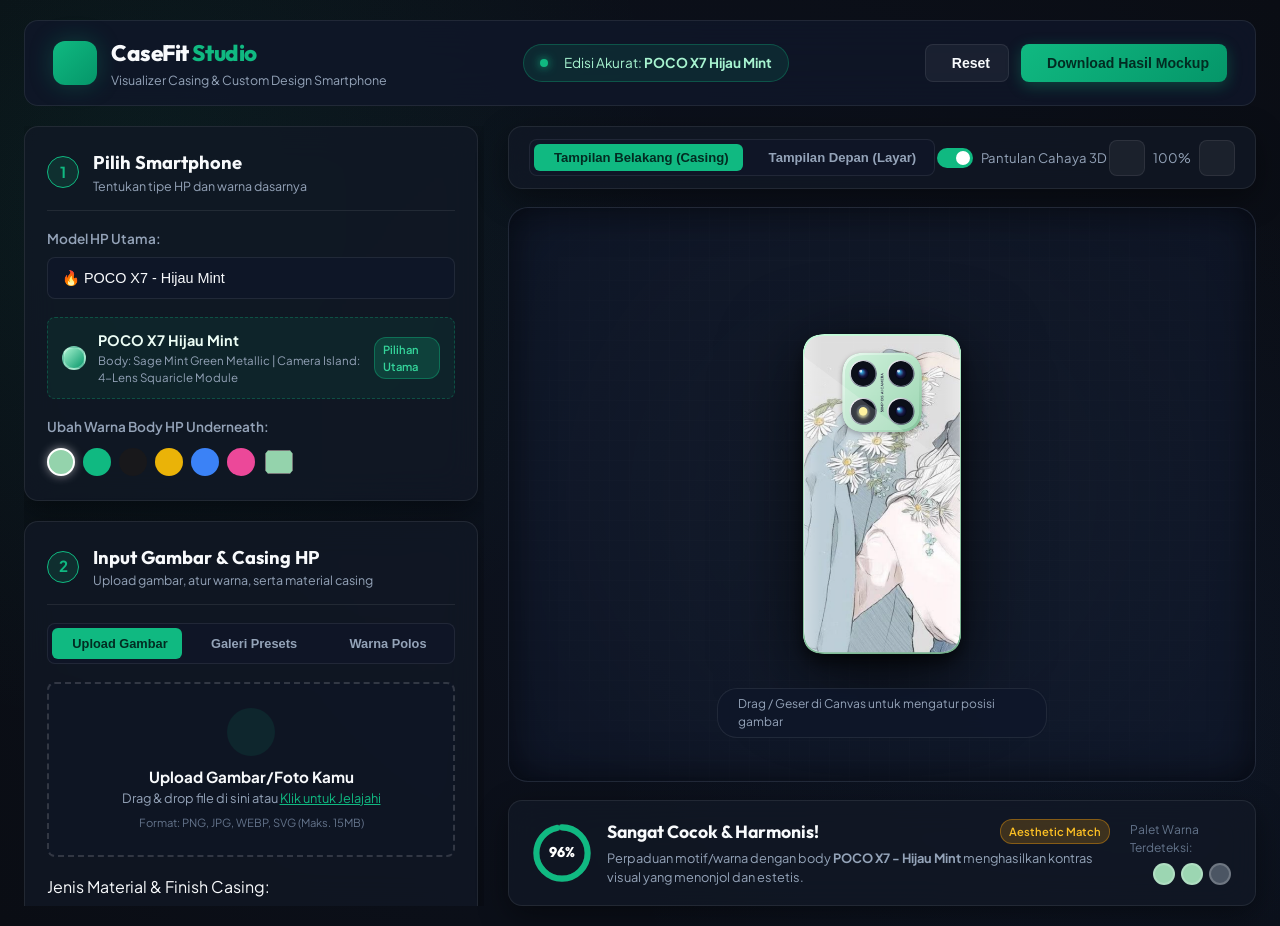
==== commit 22f4aeab: "fixing" ====
--- a/index.html
+++ b/index.html
@@ -89,7 +89,7 @@
                         <label for="selectPhoneModel">Model HP Utama:</label>
                         <div class="custom-select-wrapper">
                             <select id="selectPhoneModel" class="form-control">
-                                <option value="poco_x7_green" selected>🔥 POCO X7 - Hijau Mint (Versi Akurat Original)</option>
+                                <option value="poco_x7_green" selected>🔥 POCO X7 - Hijau Mint</option>
                                 <option value="poco_x7_black">POCO X7 - Hitam Obsidian</option>
                                 <option value="poco_f6_yellow">POCO F6 - Kuning Racing Signature</option>
                                 <option value="iphone_16_titanium">iPhone 16 Pro Max - Natural Titanium</option>
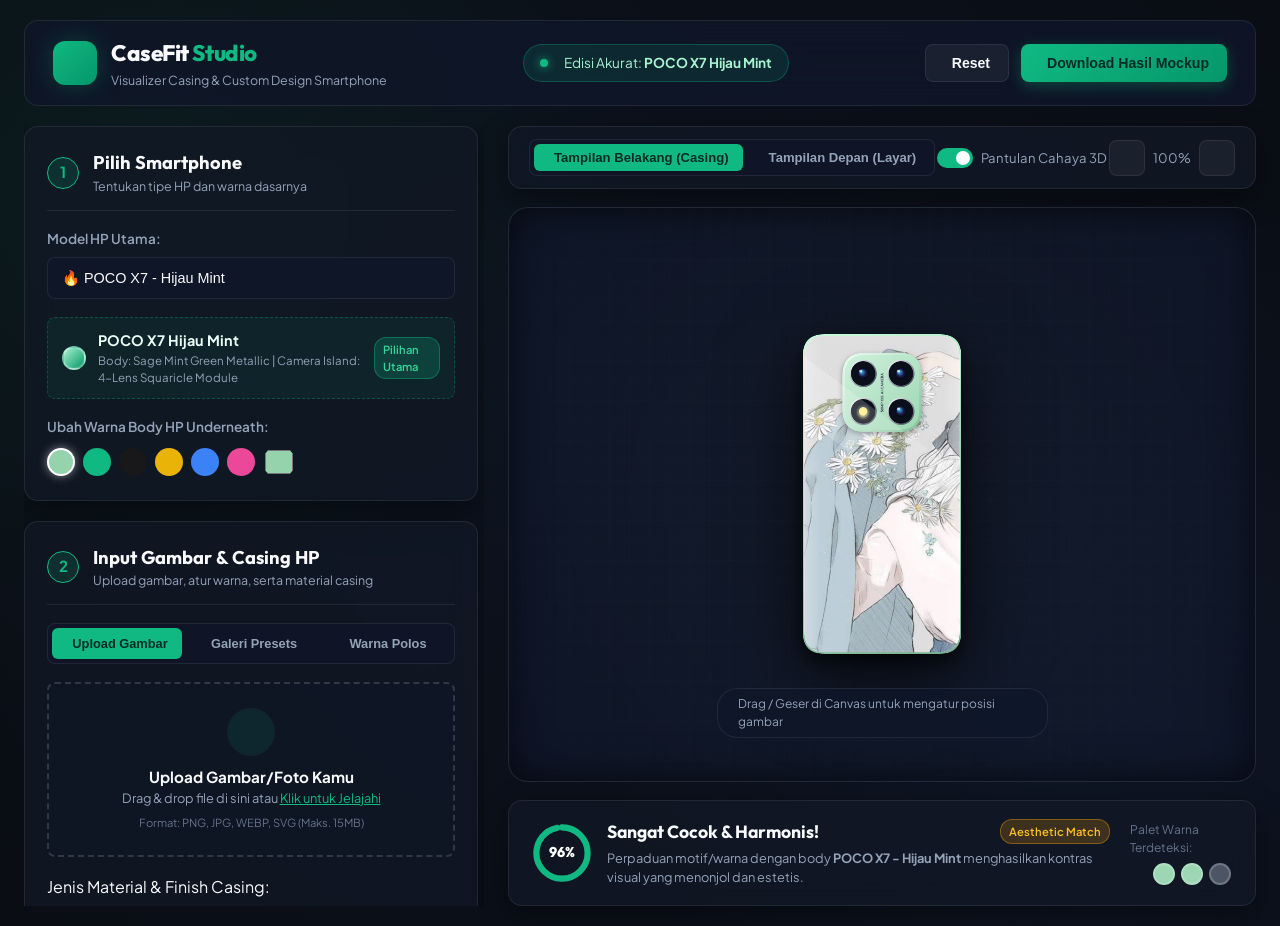
==== commit 85ce3112: "add phone" ====
--- a/index.html
+++ b/index.html
@@ -37,6 +37,11 @@
     <script src="https://unpkg.com/lucide@latest"></script>
     
     <link rel="stylesheet" href="styles.css">
+
+    <!-- Favicon -->
+    <link rel="icon" type="image/svg+xml" href="favicon.svg">
+    <link rel="icon" type="image/jpeg" href="favicon.jpg">
+    <link rel="apple-touch-icon" href="favicon.jpg">
 </head>
 <body>
     <div class="app-container">
@@ -92,6 +97,8 @@
                                 <option value="poco_x7_green" selected>🔥 POCO X7 - Hijau Mint</option>
                                 <option value="poco_x7_black">POCO X7 - Hitam Obsidian</option>
                                 <option value="poco_f6_yellow">POCO F6 - Kuning Racing Signature</option>
+                                <option value="redmi_12c_blue">Redmi 12C - Ocean Blue</option>
+                                <option value="poco_m6_pro_black">POCO M6 Pro - Power Black</option>
                                 <option value="iphone_16_titanium">iPhone 16 Pro Max - Natural Titanium</option>
                                 <option value="samsung_s25_gray">Samsung Galaxy S25 Ultra - Titanium Gray</option>
                                 <option value="xiaomi_14_green">Xiaomi 14 - Jade Green</option>
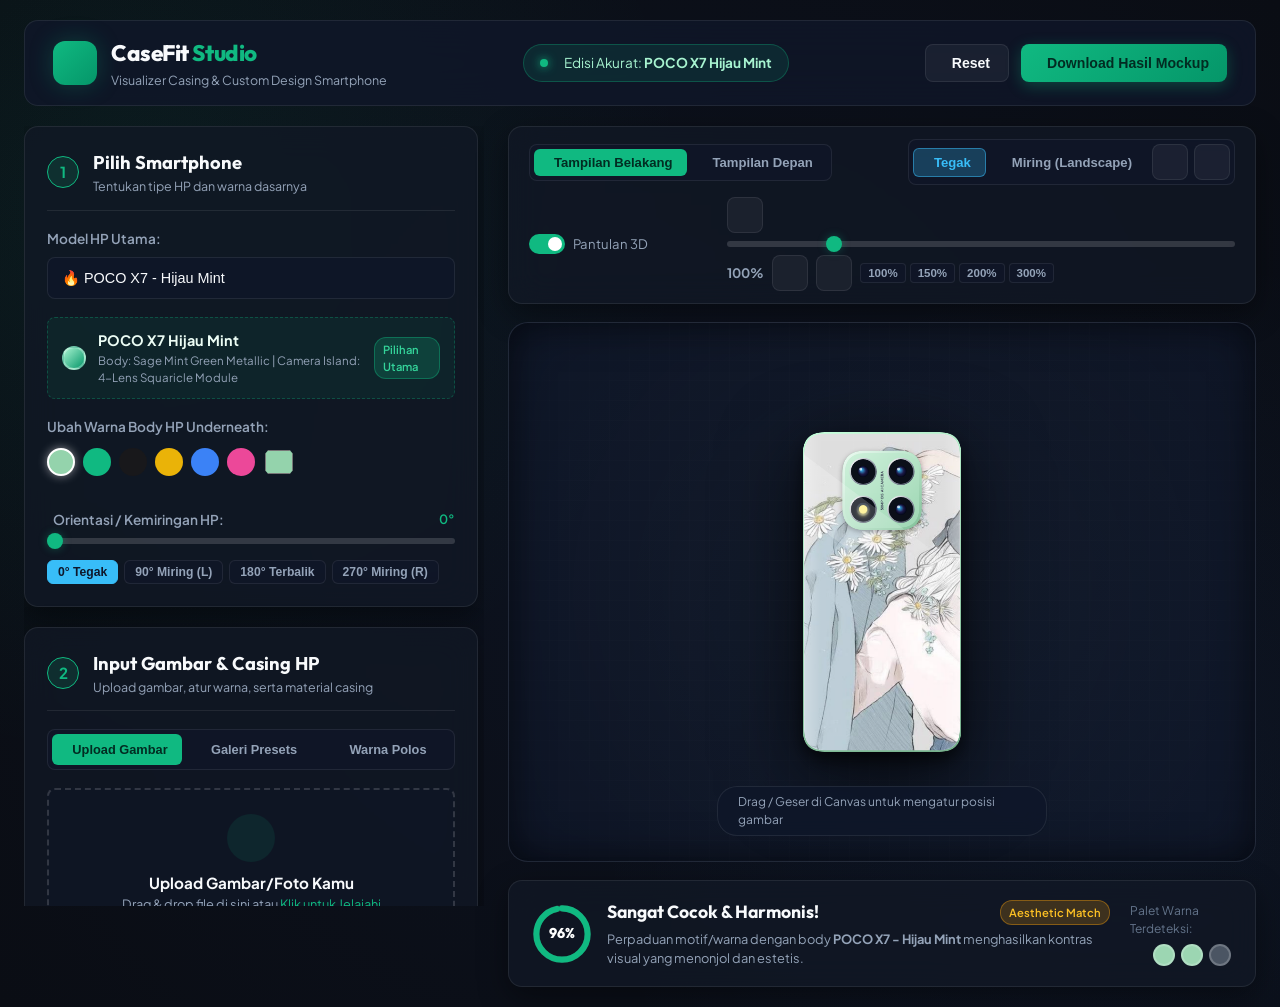
==== commit 85a22d55: "tambah fitur" ====
--- a/index.html
+++ b/index.html
@@ -130,6 +130,21 @@
                             <input type="color" id="customBodyColor" value="#94d3ac" class="color-picker-input" title="Pilih Warna Custom">
                         </div>
                     </div>
+
+                    <!-- Phone Orientation & Tilt Angle Control -->
+                    <div class="input-group" style="margin-top: 14px;">
+                        <div class="slider-header">
+                            <label for="sliderPhoneRotate"><i data-lucide="rotate-cw"></i> Orientasi / Kemiringan HP:</label>
+                            <span id="valPhoneRotate">0°</span>
+                        </div>
+                        <input type="range" id="sliderPhoneRotate" min="0" max="360" value="0">
+                        <div class="quick-chips-row" id="phoneAngleChips" style="margin-top: 8px; display: flex; gap: 6px; flex-wrap: wrap;">
+                            <button class="chip-preset-sm active" data-angle="0">0° Tegak</button>
+                            <button class="chip-preset-sm" data-angle="90">90° Miring (L)</button>
+                            <button class="chip-preset-sm" data-angle="180">180° Terbalik</button>
+                            <button class="chip-preset-sm" data-angle="270">270° Miring (R)</button>
+                        </div>
+                    </div>
                 </section>
 
                 <!-- SECTION 2: INPUT GAMBAR / CASING HP -->
@@ -186,10 +201,18 @@
                             <div class="control-grid">
                                 <div class="slider-control">
                                     <div class="slider-header">
-                                        <label for="sliderScale"><i data-lucide="maximize-2"></i> Ukuran / Zoom</label>
+                                        <label for="sliderScale"><i data-lucide="maximize-2"></i> Ukuran / Zoom Gambar</label>
                                         <span id="valScale">100%</span>
                                     </div>
-                                    <input type="range" id="sliderScale" min="20" max="300" value="100">
+                                    <input type="range" id="sliderScale" min="10" max="500" value="100">
+                                    <div class="quick-chips-row" id="imgScaleChips" style="margin-top: 6px; display: flex; gap: 4px; flex-wrap: wrap;">
+                                        <button class="chip-preset-xs" data-scale="50">50%</button>
+                                        <button class="chip-preset-xs active" data-scale="100">100%</button>
+                                        <button class="chip-preset-xs" data-scale="150">150%</button>
+                                        <button class="chip-preset-xs" data-scale="200">200%</button>
+                                        <button class="chip-preset-xs" data-scale="250">250%</button>
+                                        <button class="chip-preset-xs" data-scale="300">300%</button>
+                                    </div>
                                 </div>
 
                                 <div class="slider-control">
@@ -361,10 +384,25 @@
                 <div class="stage-toolbar card-glass">
                     <div class="view-toggle-group">
                         <button class="view-btn active" id="btnViewBack" data-view="back">
-                            <i data-lucide="smartphone"></i> Tampilan Belakang (Casing)
+                            <i data-lucide="smartphone"></i> Tampilan Belakang
                         </button>
                         <button class="view-btn" id="btnViewFront" data-view="front">
-                            <i data-lucide="smartphone-charging"></i> Tampilan Depan (Layar)
+                            <i data-lucide="smartphone-charging"></i> Tampilan Depan
+                        </button>
+                    </div>
+
+                    <div class="orientation-toggle-group">
+                        <button class="orient-btn active" id="btnOrientPortrait" title="Mode Tegak (Portrait 0°)">
+                            <i data-lucide="smartphone"></i> Tegak
+                        </button>
+                        <button class="orient-btn" id="btnOrientLandscape" title="Mode Miring (Landscape 90°)">
+                            <i data-lucide="smartphone" style="transform: rotate(90deg);"></i> Miring (Landscape)
+                        </button>
+                        <button class="btn-icon sm" id="btnRotatePhoneCcw" title="Putar HP -90°">
+                            <i data-lucide="rotate-ccw"></i>
+                        </button>
+                        <button class="btn-icon sm" id="btnRotatePhoneCw" title="Putar HP +90°">
+                            <i data-lucide="rotate-cw"></i>
                         </button>
                     </div>
 
@@ -373,13 +411,22 @@
                             <input type="checkbox" id="chkGlassReflection" checked>
                             <span class="slider-round"></span>
                         </label>
-                        <span><i data-lucide="sparkles"></i> Pantulan Cahaya 3D</span>
+                        <span><i data-lucide="sparkles"></i> Pantulan 3D</span>
                     </div>
 
                     <div class="zoom-controls">
-                        <button id="btnZoomOut" class="btn-icon sm" title="Zoom Out"><i data-lucide="zoom-out"></i></button>
-                        <span id="canvasZoomVal">100%</span>
-                        <button id="btnZoomIn" class="btn-icon sm" title="Zoom In"><i data-lucide="zoom-in"></i></button>
+                        <button id="btnZoomOut" class="btn-icon sm" title="Zoom Out (-)"><i data-lucide="zoom-out"></i></button>
+                        <input type="range" id="sliderViewportZoom" class="zoom-slider-sm" min="50" max="300" step="5" value="100" title="Geser Zoom Canvas (50% - 300%)">
+                        <span id="canvasZoomVal" title="Klik untuk Reset Zoom (100%)" style="cursor: pointer; font-weight: 700;">100%</span>
+                        <button id="btnZoomIn" class="btn-icon sm" title="Zoom In (+) - Hingga 300%"><i data-lucide="zoom-in"></i></button>
+                        <button id="btnZoomReset" class="btn-icon sm" title="Reset Zoom (100%)"><i data-lucide="maximize-2"></i></button>
+
+                        <div class="zoom-presets-row" id="viewportZoomChips">
+                            <button class="chip-preset-xs" data-vzoom="100">100%</button>
+                            <button class="chip-preset-xs" data-vzoom="150">150%</button>
+                            <button class="chip-preset-xs" data-vzoom="200">200%</button>
+                            <button class="chip-preset-xs" data-vzoom="300">300%</button>
+                        </div>
                     </div>
                 </div>
 
--- a/styles.css
+++ b/styles.css
@@ -865,10 +865,13 @@
     align-items: center;
     justify-content: space-between;
     padding: 12px 20px;
-}
-
-.view-toggle-group {
-    display: flex;
+    gap: 12px;
+    flex-wrap: wrap;
+}
+
+.view-toggle-group, .orientation-toggle-group {
+    display: flex;
+    align-items: center;
     gap: 6px;
     background: rgba(15, 23, 42, 0.6);
     padding: 4px;
@@ -876,7 +879,7 @@
     border: 1px solid var(--border-color);
 }
 
-.view-btn {
+.view-btn, .orient-btn {
     display: flex;
     align-items: center;
     gap: 6px;
@@ -894,6 +897,35 @@
 .view-btn.active {
     background: var(--poco-green);
     color: #022c22;
+}
+
+.orient-btn.active {
+    background: rgba(56, 189, 248, 0.25);
+    color: #38bdf8;
+    border: 1px solid rgba(56, 189, 248, 0.5);
+}
+
+.chip-preset-sm {
+    padding: 4px 10px;
+    border: 1px solid var(--border-color);
+    background: rgba(15, 23, 42, 0.6);
+    color: var(--text-secondary);
+    font-size: 0.76rem;
+    font-weight: 600;
+    border-radius: 6px;
+    cursor: pointer;
+    transition: all 0.2s ease;
+}
+
+.chip-preset-sm:hover {
+    border-color: #38bdf8;
+    color: var(--text-primary);
+}
+
+.chip-preset-sm.active {
+    background: #38bdf8;
+    color: #0f172a;
+    border-color: #38bdf8;
 }
 
 .lighting-toggle {
@@ -952,6 +984,42 @@
     gap: 8px;
     font-size: 0.82rem;
     color: var(--text-secondary);
+    flex-wrap: wrap;
+}
+
+.zoom-slider-sm {
+    width: 80px;
+    accent-color: #38bdf8;
+    cursor: pointer;
+}
+
+.zoom-presets-row {
+    display: flex;
+    align-items: center;
+    gap: 4px;
+}
+
+.chip-preset-xs {
+    padding: 3px 7px;
+    border: 1px solid var(--border-color);
+    background: rgba(15, 23, 42, 0.6);
+    color: var(--text-secondary);
+    font-size: 0.72rem;
+    font-weight: 600;
+    border-radius: 4px;
+    cursor: pointer;
+    transition: all 0.2s ease;
+}
+
+.chip-preset-xs:hover {
+    border-color: #38bdf8;
+    color: var(--text-primary);
+}
+
+.chip-preset-xs.active {
+    background: #38bdf8;
+    color: #0f172a;
+    border-color: #38bdf8;
 }
 
 /* Canvas Viewport */
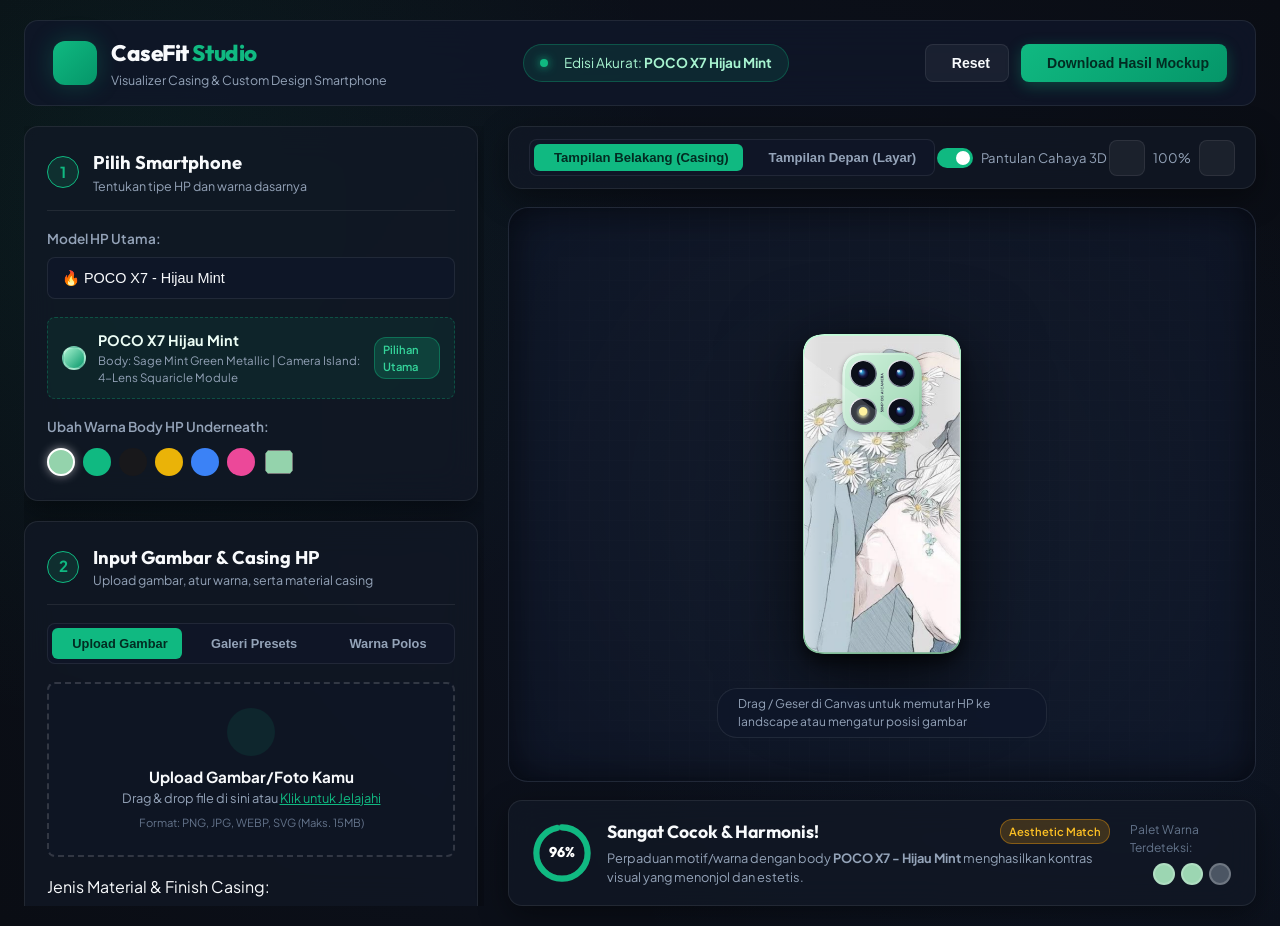
==== commit 7e3a516f: "tambah fitur" ====
--- a/index.html
+++ b/index.html
@@ -130,21 +130,6 @@
                             <input type="color" id="customBodyColor" value="#94d3ac" class="color-picker-input" title="Pilih Warna Custom">
                         </div>
                     </div>
-
-                    <!-- Phone Orientation & Tilt Angle Control -->
-                    <div class="input-group" style="margin-top: 14px;">
-                        <div class="slider-header">
-                            <label for="sliderPhoneRotate"><i data-lucide="rotate-cw"></i> Orientasi / Kemiringan HP:</label>
-                            <span id="valPhoneRotate">0°</span>
-                        </div>
-                        <input type="range" id="sliderPhoneRotate" min="0" max="360" value="0">
-                        <div class="quick-chips-row" id="phoneAngleChips" style="margin-top: 8px; display: flex; gap: 6px; flex-wrap: wrap;">
-                            <button class="chip-preset-sm active" data-angle="0">0° Tegak</button>
-                            <button class="chip-preset-sm" data-angle="90">90° Miring (L)</button>
-                            <button class="chip-preset-sm" data-angle="180">180° Terbalik</button>
-                            <button class="chip-preset-sm" data-angle="270">270° Miring (R)</button>
-                        </div>
-                    </div>
                 </section>
 
                 <!-- SECTION 2: INPUT GAMBAR / CASING HP -->
@@ -201,18 +186,10 @@
                             <div class="control-grid">
                                 <div class="slider-control">
                                     <div class="slider-header">
-                                        <label for="sliderScale"><i data-lucide="maximize-2"></i> Ukuran / Zoom Gambar</label>
+                                        <label for="sliderScale"><i data-lucide="maximize-2"></i> Ukuran / Zoom</label>
                                         <span id="valScale">100%</span>
                                     </div>
-                                    <input type="range" id="sliderScale" min="10" max="500" value="100">
-                                    <div class="quick-chips-row" id="imgScaleChips" style="margin-top: 6px; display: flex; gap: 4px; flex-wrap: wrap;">
-                                        <button class="chip-preset-xs" data-scale="50">50%</button>
-                                        <button class="chip-preset-xs active" data-scale="100">100%</button>
-                                        <button class="chip-preset-xs" data-scale="150">150%</button>
-                                        <button class="chip-preset-xs" data-scale="200">200%</button>
-                                        <button class="chip-preset-xs" data-scale="250">250%</button>
-                                        <button class="chip-preset-xs" data-scale="300">300%</button>
-                                    </div>
+                                    <input type="range" id="sliderScale" min="20" max="300" value="100">
                                 </div>
 
                                 <div class="slider-control">
@@ -384,25 +361,10 @@
                 <div class="stage-toolbar card-glass">
                     <div class="view-toggle-group">
                         <button class="view-btn active" id="btnViewBack" data-view="back">
-                            <i data-lucide="smartphone"></i> Tampilan Belakang
+                            <i data-lucide="smartphone"></i> Tampilan Belakang (Casing)
                         </button>
                         <button class="view-btn" id="btnViewFront" data-view="front">
-                            <i data-lucide="smartphone-charging"></i> Tampilan Depan
-                        </button>
-                    </div>
-
-                    <div class="orientation-toggle-group">
-                        <button class="orient-btn active" id="btnOrientPortrait" title="Mode Tegak (Portrait 0°)">
-                            <i data-lucide="smartphone"></i> Tegak
-                        </button>
-                        <button class="orient-btn" id="btnOrientLandscape" title="Mode Miring (Landscape 90°)">
-                            <i data-lucide="smartphone" style="transform: rotate(90deg);"></i> Miring (Landscape)
-                        </button>
-                        <button class="btn-icon sm" id="btnRotatePhoneCcw" title="Putar HP -90°">
-                            <i data-lucide="rotate-ccw"></i>
-                        </button>
-                        <button class="btn-icon sm" id="btnRotatePhoneCw" title="Putar HP +90°">
-                            <i data-lucide="rotate-cw"></i>
+                            <i data-lucide="smartphone-charging"></i> Tampilan Depan (Layar)
                         </button>
                     </div>
 
@@ -411,22 +373,13 @@
                             <input type="checkbox" id="chkGlassReflection" checked>
                             <span class="slider-round"></span>
                         </label>
-                        <span><i data-lucide="sparkles"></i> Pantulan 3D</span>
+                        <span><i data-lucide="sparkles"></i> Pantulan Cahaya 3D</span>
                     </div>
 
                     <div class="zoom-controls">
-                        <button id="btnZoomOut" class="btn-icon sm" title="Zoom Out (-)"><i data-lucide="zoom-out"></i></button>
-                        <input type="range" id="sliderViewportZoom" class="zoom-slider-sm" min="50" max="300" step="5" value="100" title="Geser Zoom Canvas (50% - 300%)">
-                        <span id="canvasZoomVal" title="Klik untuk Reset Zoom (100%)" style="cursor: pointer; font-weight: 700;">100%</span>
-                        <button id="btnZoomIn" class="btn-icon sm" title="Zoom In (+) - Hingga 300%"><i data-lucide="zoom-in"></i></button>
-                        <button id="btnZoomReset" class="btn-icon sm" title="Reset Zoom (100%)"><i data-lucide="maximize-2"></i></button>
-
-                        <div class="zoom-presets-row" id="viewportZoomChips">
-                            <button class="chip-preset-xs" data-vzoom="100">100%</button>
-                            <button class="chip-preset-xs" data-vzoom="150">150%</button>
-                            <button class="chip-preset-xs" data-vzoom="200">200%</button>
-                            <button class="chip-preset-xs" data-vzoom="300">300%</button>
-                        </div>
+                        <button id="btnZoomOut" class="btn-icon sm" title="Zoom Out"><i data-lucide="zoom-out"></i></button>
+                        <span id="canvasZoomVal">100%</span>
+                        <button id="btnZoomIn" class="btn-icon sm" title="Zoom In"><i data-lucide="zoom-in"></i></button>
                     </div>
                 </div>
 
@@ -437,7 +390,7 @@
                         
                         <!-- Interactive Canvas Overlay Drag Hint -->
                         <div class="canvas-drag-hint" id="canvasDragHint">
-                            <i data-lucide="move"></i> Drag / Geser di Canvas untuk mengatur posisi gambar
+                            <i data-lucide="rotate-cw"></i> Drag / Geser di Canvas untuk memutar HP ke landscape atau mengatur posisi gambar
                         </div>
                     </div>
                 </div>
--- a/styles.css
+++ b/styles.css
@@ -865,13 +865,10 @@
     align-items: center;
     justify-content: space-between;
     padding: 12px 20px;
-    gap: 12px;
-    flex-wrap: wrap;
-}
-
-.view-toggle-group, .orientation-toggle-group {
-    display: flex;
-    align-items: center;
+}
+
+.view-toggle-group {
+    display: flex;
     gap: 6px;
     background: rgba(15, 23, 42, 0.6);
     padding: 4px;
@@ -879,7 +876,7 @@
     border: 1px solid var(--border-color);
 }
 
-.view-btn, .orient-btn {
+.view-btn {
     display: flex;
     align-items: center;
     gap: 6px;
@@ -897,35 +894,6 @@
 .view-btn.active {
     background: var(--poco-green);
     color: #022c22;
-}
-
-.orient-btn.active {
-    background: rgba(56, 189, 248, 0.25);
-    color: #38bdf8;
-    border: 1px solid rgba(56, 189, 248, 0.5);
-}
-
-.chip-preset-sm {
-    padding: 4px 10px;
-    border: 1px solid var(--border-color);
-    background: rgba(15, 23, 42, 0.6);
-    color: var(--text-secondary);
-    font-size: 0.76rem;
-    font-weight: 600;
-    border-radius: 6px;
-    cursor: pointer;
-    transition: all 0.2s ease;
-}
-
-.chip-preset-sm:hover {
-    border-color: #38bdf8;
-    color: var(--text-primary);
-}
-
-.chip-preset-sm.active {
-    background: #38bdf8;
-    color: #0f172a;
-    border-color: #38bdf8;
 }
 
 .lighting-toggle {
@@ -984,42 +952,6 @@
     gap: 8px;
     font-size: 0.82rem;
     color: var(--text-secondary);
-    flex-wrap: wrap;
-}
-
-.zoom-slider-sm {
-    width: 80px;
-    accent-color: #38bdf8;
-    cursor: pointer;
-}
-
-.zoom-presets-row {
-    display: flex;
-    align-items: center;
-    gap: 4px;
-}
-
-.chip-preset-xs {
-    padding: 3px 7px;
-    border: 1px solid var(--border-color);
-    background: rgba(15, 23, 42, 0.6);
-    color: var(--text-secondary);
-    font-size: 0.72rem;
-    font-weight: 600;
-    border-radius: 4px;
-    cursor: pointer;
-    transition: all 0.2s ease;
-}
-
-.chip-preset-xs:hover {
-    border-color: #38bdf8;
-    color: var(--text-primary);
-}
-
-.chip-preset-xs.active {
-    background: #38bdf8;
-    color: #0f172a;
-    border-color: #38bdf8;
 }
 
 /* Canvas Viewport */
